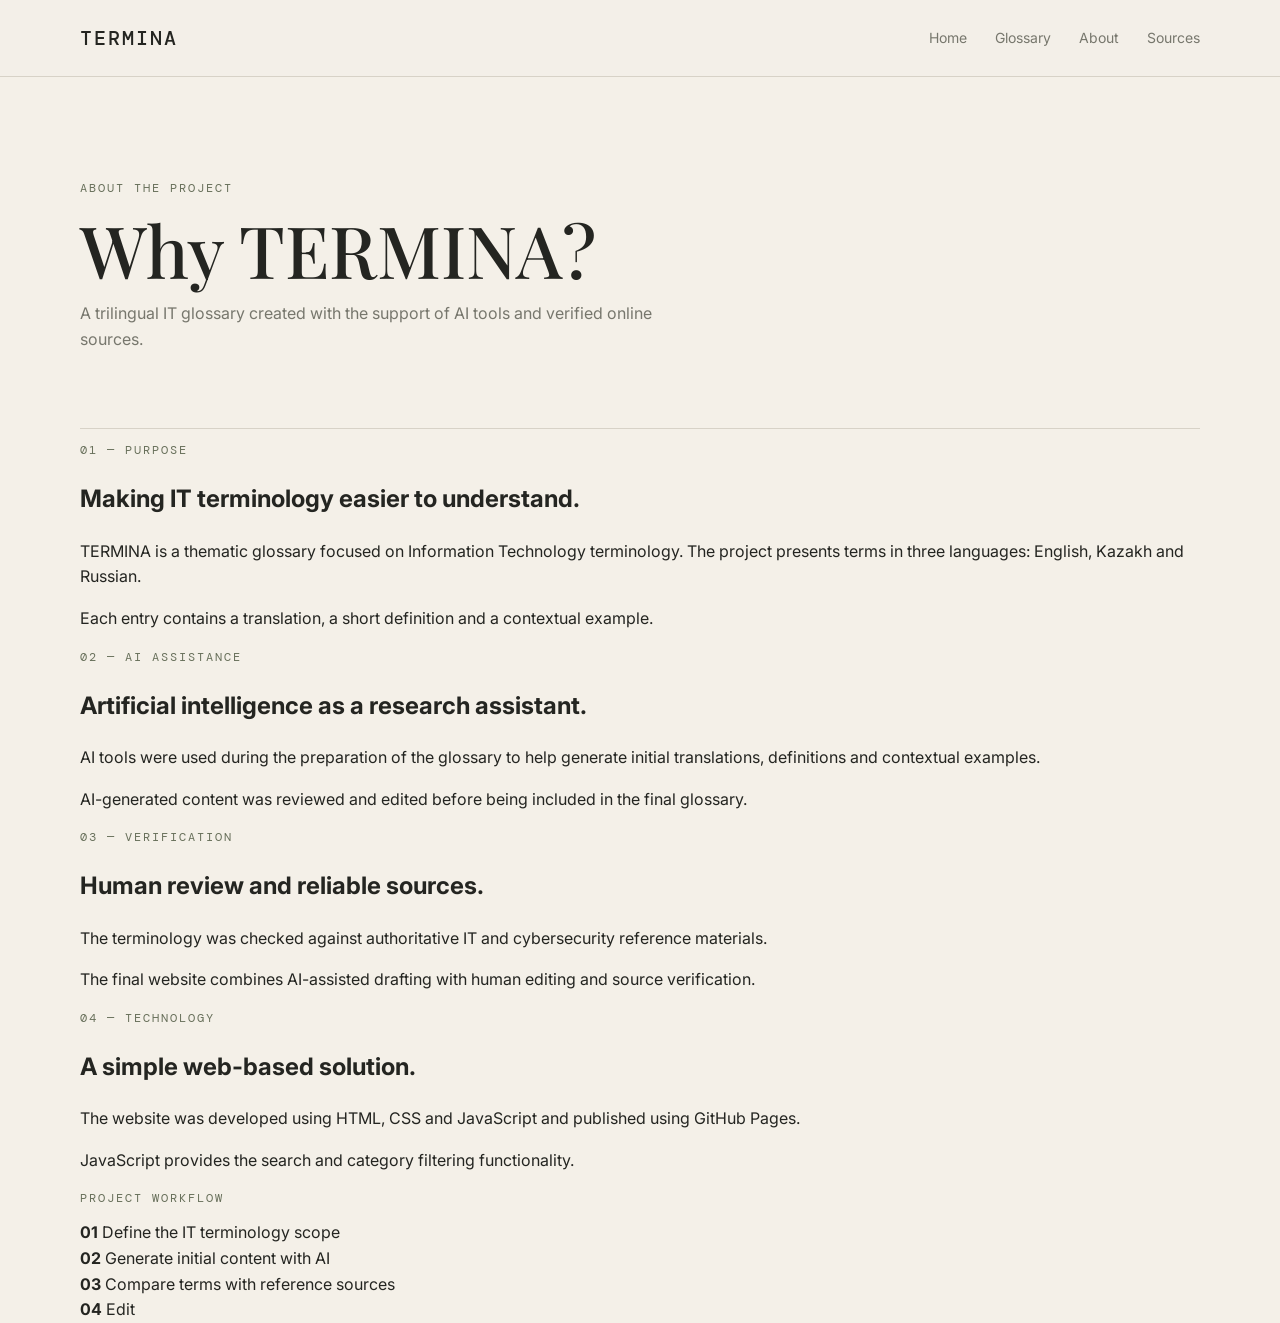
==== about.html @ 4764baca "Create about.html" ====
<!DOCTYPE html>
<html lang="en">

<head>
    <meta charset="UTF-8">
    <meta name="viewport" content="width=device-width, initial-scale=1.0">

    <title>About — TERMINA</title>

    <link rel="stylesheet" href="styles.css">
</head>

<body>

<header class="header">

    <div class="container nav">

        <a href="index.html" class="logo">
            TERMINA
        </a>

        <nav>
            <a href="index.html">Home</a>
            <a href="glossary.html">Glossary</a>
            <a href="about.html">About</a>
            <a href="sources.html">Sources</a>
        </nav>

    </div>

</header>


<main>

<section class="page-header container">

    <p class="eyebrow">
        ABOUT THE PROJECT
    </p>

    <h1>
        Why TERMINA?
    </h1>

    <p>
        A trilingual IT glossary created with the support
        of AI tools and verified online sources.
    </p>

</section>


<section class="about-content container">

    <div class="about-block">

        <p class="eyebrow">
            01 — PURPOSE
        </p>

        <h2>
            Making IT terminology easier to understand.
        </h2>

        <p>
            TERMINA is a thematic glossary focused on
            Information Technology terminology.
            The project presents terms in three languages:
            English, Kazakh and Russian.
        </p>

        <p>
            Each entry contains a translation, a short
            definition and a contextual example.
        </p>

    </div>


    <div class="about-block">

        <p class="eyebrow">
            02 — AI ASSISTANCE
        </p>

        <h2>
            Artificial intelligence as a research assistant.
        </h2>

        <p>
            AI tools were used during the preparation of
            the glossary to help generate initial translations,
            definitions and contextual examples.
        </p>

        <p>
            AI-generated content was reviewed and edited
            before being included in the final glossary.
        </p>

    </div>


    <div class="about-block">

        <p class="eyebrow">
            03 — VERIFICATION
        </p>

        <h2>
            Human review and reliable sources.
        </h2>

        <p>
            The terminology was checked against authoritative
            IT and cybersecurity reference materials.
        </p>

        <p>
            The final website combines AI-assisted drafting
            with human editing and source verification.
        </p>

    </div>


    <div class="about-block">

        <p class="eyebrow">
            04 — TECHNOLOGY
        </p>

        <h2>
            A simple web-based solution.
        </h2>

        <p>
            The website was developed using HTML, CSS and
            JavaScript and published using GitHub Pages.
        </p>

        <p>
            JavaScript provides the search and category
            filtering functionality.
        </p>

    </div>

</section>


<section class="container project-method">

    <p class="eyebrow">
        PROJECT WORKFLOW
    </p>

    <div class="workflow">

        <div>
            <strong>01</strong>
            <span>Define the IT terminology scope</span>
        </div>

        <div>
            <strong>02</strong>
            <span>Generate initial content with AI</span>
        </div>

        <div>
            <strong>03</strong>
            <span>Compare terms with reference sources</span>
        </div>

        <div>
            <strong>04</strong>
            <span>Edit
---- styles.css ----
@import url('https://fonts.googleapis.com/css2?family=DM+Mono:wght@400;500&family=Playfair+Display:wght@500;600&family=Inter:wght@400;500;600&display=swap');

:root {
    --background: #f4f0e8;
    --surface: #faf8f3;
    --text: #242521;
    --muted: #77776d;
    --olive: #68705b;
    --border: #d7d2c7;
}

* {
    box-sizing: border-box;
}

body {
    margin: 0;
    background: var(--background);
    color: var(--text);
    font-family: "Inter", sans-serif;
    line-height: 1.6;
}

.container {
    width: min(1120px, 90%);
    margin: 0 auto;
}

/* HEADER */

.header {
    border-bottom: 1px solid var(--border);
    background: rgba(244, 240, 232, 0.95);
}

.nav {
    min-height: 76px;
    display: flex;
    align-items: center;
    justify-content: space-between;
}

.logo {
    color: var(--text);
    text-decoration: none;
    font-family: "DM Mono", monospace;
    font-size: 20px;
    font-weight: 500;
    letter-spacing: 2px;
}

nav {
    display: flex;
    gap: 28px;
}

nav a {
    color: var(--muted);
    text-decoration: none;
    font-size: 14px;
}

nav a:hover {
    color: var(--text);
}

/* HERO */

.hero {
    padding: 120px 0 140px;
}

.eyebrow {
    font-family: "DM Mono", monospace;
    font-size: 12px;
    letter-spacing: 2px;
    color: var(--olive);
    text-transform: uppercase;
}

.hero h1 {
    margin: 20px 0;
    font-family: "Playfair Display", serif;
    font-size: clamp(60px, 9vw, 120px);
    line-height: 0.95;
    font-weight: 500;
    letter-spacing: -4px;
}

.hero-text {
    max-width: 560px;
    color: var(--muted);
    font-size: 18px;
    margin-bottom: 36px;
}

.button {
    display: inline-block;
    padding: 14px 22px;
    background: var(--text);
    color: var(--surface);
    text-decoration: none;
    font-size: 14px;
}

.button:hover {
    background: var(--olive);
}

/* INTRO */

.intro {
    border-top: 1px solid var(--border);
    padding: 80px 0;
    display: grid;
    grid-template-columns: 1fr 1fr;
    gap: 80px;
}

.intro h2 {
    font-family: "Playfair Display", serif;
    font-size: 44px;
    line-height: 1.1;
    font-weight: 500;
    margin-top: 15px;
}

.intro > p {
    color: var(--muted);
    font-size: 17px;
    max-width: 500px;
}

/* STATS */

.stats {
    display: grid;
    grid-template-columns: repeat(3, 1fr);
    border-top: 1px solid var(--border);
    border-bottom: 1px solid var(--border);
}

.stat {
    padding: 45px 20px;
    border-right: 1px solid var(--border);
}

.stat:last-child {
    border-right: none;
}

.stat strong {
    display: block;
    font-family: "Playfair Display", serif;
    font-size: 48px;
    font-weight: 500;
}

.stat span {
    color: var(--muted);
    font-size: 14px;
}

/* FOOTER */

footer {
    padding: 40px 0;
    color: var(--muted);
    font-family: "DM Mono", monospace;
    font-size: 12px;
}

/* MOBILE */

@media (max-width: 700px) {

    .nav {
        flex-direction: column;
        gap: 15px;
        padding: 20px 0;
    }

    nav {
        gap: 15px;
        flex-wrap: wrap;
        justify-content: center;
    }

    .hero {
        padding: 80px 0;
    }

    .hero h1 {
        font-size: 60px;
        letter-spacing: -2px;
    }

    .intro {
        grid-template-columns: 1fr;
        gap: 20px;
    }

    .stats {
        grid-template-columns: 1fr;
    }

    .stat {
        border-right: none;
        border-bottom: 1px solid var(--border);
    }

    .stat:last-child {
        border-bottom: none;
    }
}/* GLOSSARY */

.page-header {
    padding: 90px 0 60px;
    border-bottom: 1px solid var(--border);
}

.page-header h1 {
    font-family: "Playfair Display", serif;
    font-size: 72px;
    font-weight: 500;
    margin: 15px 0;
    line-height: 1;
}

.page-header p:last-child {
    color: var(--muted);
    max-width: 600px;
}

.glossary-section {
    padding: 50px 0 100px;
}

.search-area {
    margin-bottom: 25px;
}

#searchInput {
    width: 100%;
    padding: 18px 20px;
    background: var(--surface);
    border: 1px solid var(--border);
    color: var(--text);
    font-family: "Inter", sans-serif;
    font-size: 16px;
    outline: none;
}

#searchInput:focus {
    border-color: var(--olive);
}

.categories {
    display: flex;
    flex-wrap: wrap;
    gap: 8px;
    margin-bottom: 45px;
}

.category {
    padding: 9px 15px;
    background: transparent;
    border: 1px solid var(--border);
    color: var(--muted);
    cursor: pointer;
    font-family: "Inter", sans-serif;
}

.category:hover,
.category.active {
    background: var(--text);
    color: var(--surface);
    border-color: var(--text);
}

.glossary-grid {
    display: grid;
    grid-template-columns: repeat(2, 1fr);
    gap: 20px;
}

.term-card {
    padding: 30px;
    background: var(--surface);
    border: 1px solid var(--border);
}

.term-category {
    font-family: "DM Mono", monospace;
    font-size: 11px;
    letter-spacing: 1px;
    color: var(--olive);
    text-transform: uppercase;
    margin-bottom: 18px;
}

.term-card h2 {
    font-family: "Playfair Display", serif;
    font-size: 30px;
    font-weight: 500;
    margin: 0 0 25px;
}

.translations {
    border-top: 1px solid var(--border);
    border-bottom: 1px solid var(--border);
    padding: 18px 0;
    display: grid;
    gap: 12px;
}

.translations div {
    display: flex;
    gap: 15px;
}

.translations span,
.definition > span,
.example > span {
    min-width: 35px;
    font-family: "DM Mono", monospace;
    font-size: 10px;
    letter-spacing: 1px;
    color: var(--olive);
}

.translations strong {
    font-weight: 500;
}

.definition,
.example {
    margin-top: 22px;
}

.definition p,
.example p {
    color: var(--muted);
    margin: 8px 0 0;
    font-size: 14px;
}

.example {
    padding-top: 20px;
    border-top: 1px solid var(--border);
}

.no-results {
    grid-column: 1 / -1;
    text-align: center;
    padding: 70px 20px;
    border: 1px solid var(--border);
}

.no-results h2 {
    font-family: "Playfair Display", serif;
    font-size: 36px;
    font-weight: 500;
}

.no-results p {
    color: var(--muted);
}

@media (max-width: 700px) {

    .page-header h1 {
        font-size: 52px;
    }

    .glossary-grid {
        grid-template-columns: 1fr;
    }

    .term-card {
        padding: 22px;
    }
}
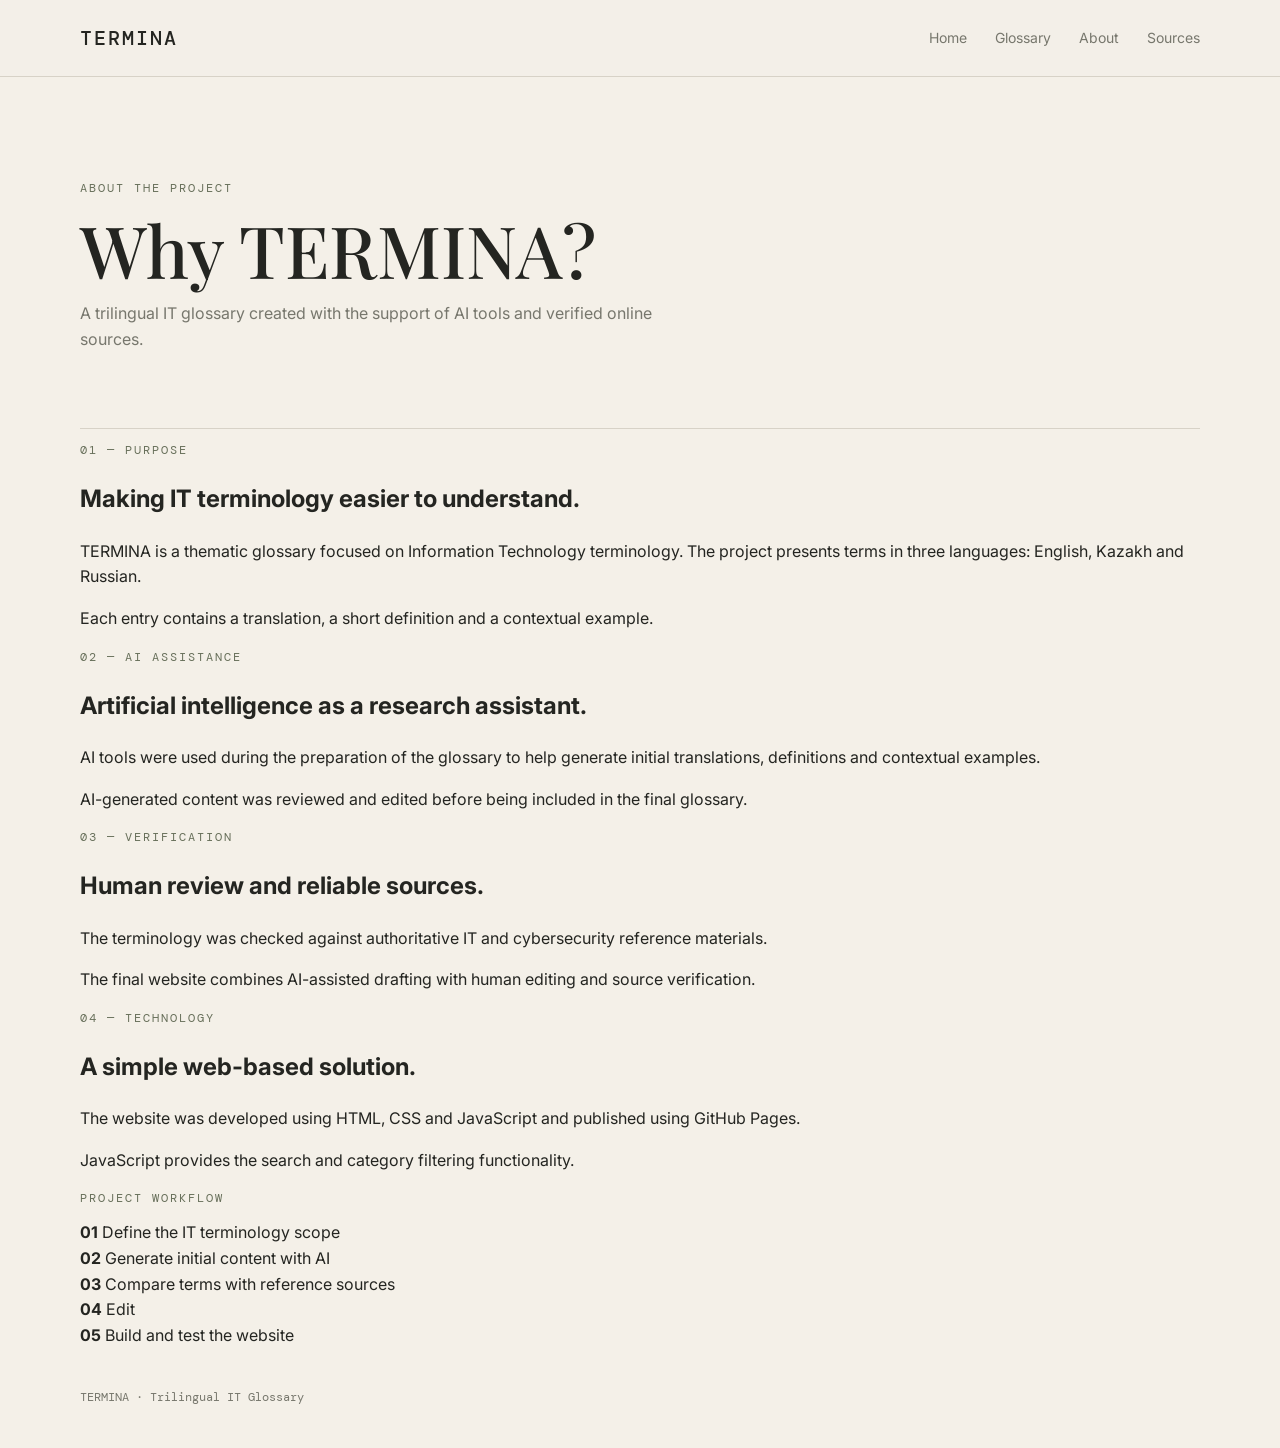
==== commit 110f0c53: "Update about.html" ====
--- a/about.html
+++ b/about.html
@@ -177,3 +177,26 @@
         <div>
             <strong>04</strong>
             <span>Edit
+        <div>
+            <strong>05</strong>
+            <span>Build and test the website</span>
+        </div>
+
+    </div>
+
+</section>
+
+</main>
+
+
+<footer>
+
+    <div class="container">
+        TERMINA · Trilingual IT Glossary
+    </div>
+
+</footer>
+
+
+</body>
+</html>
